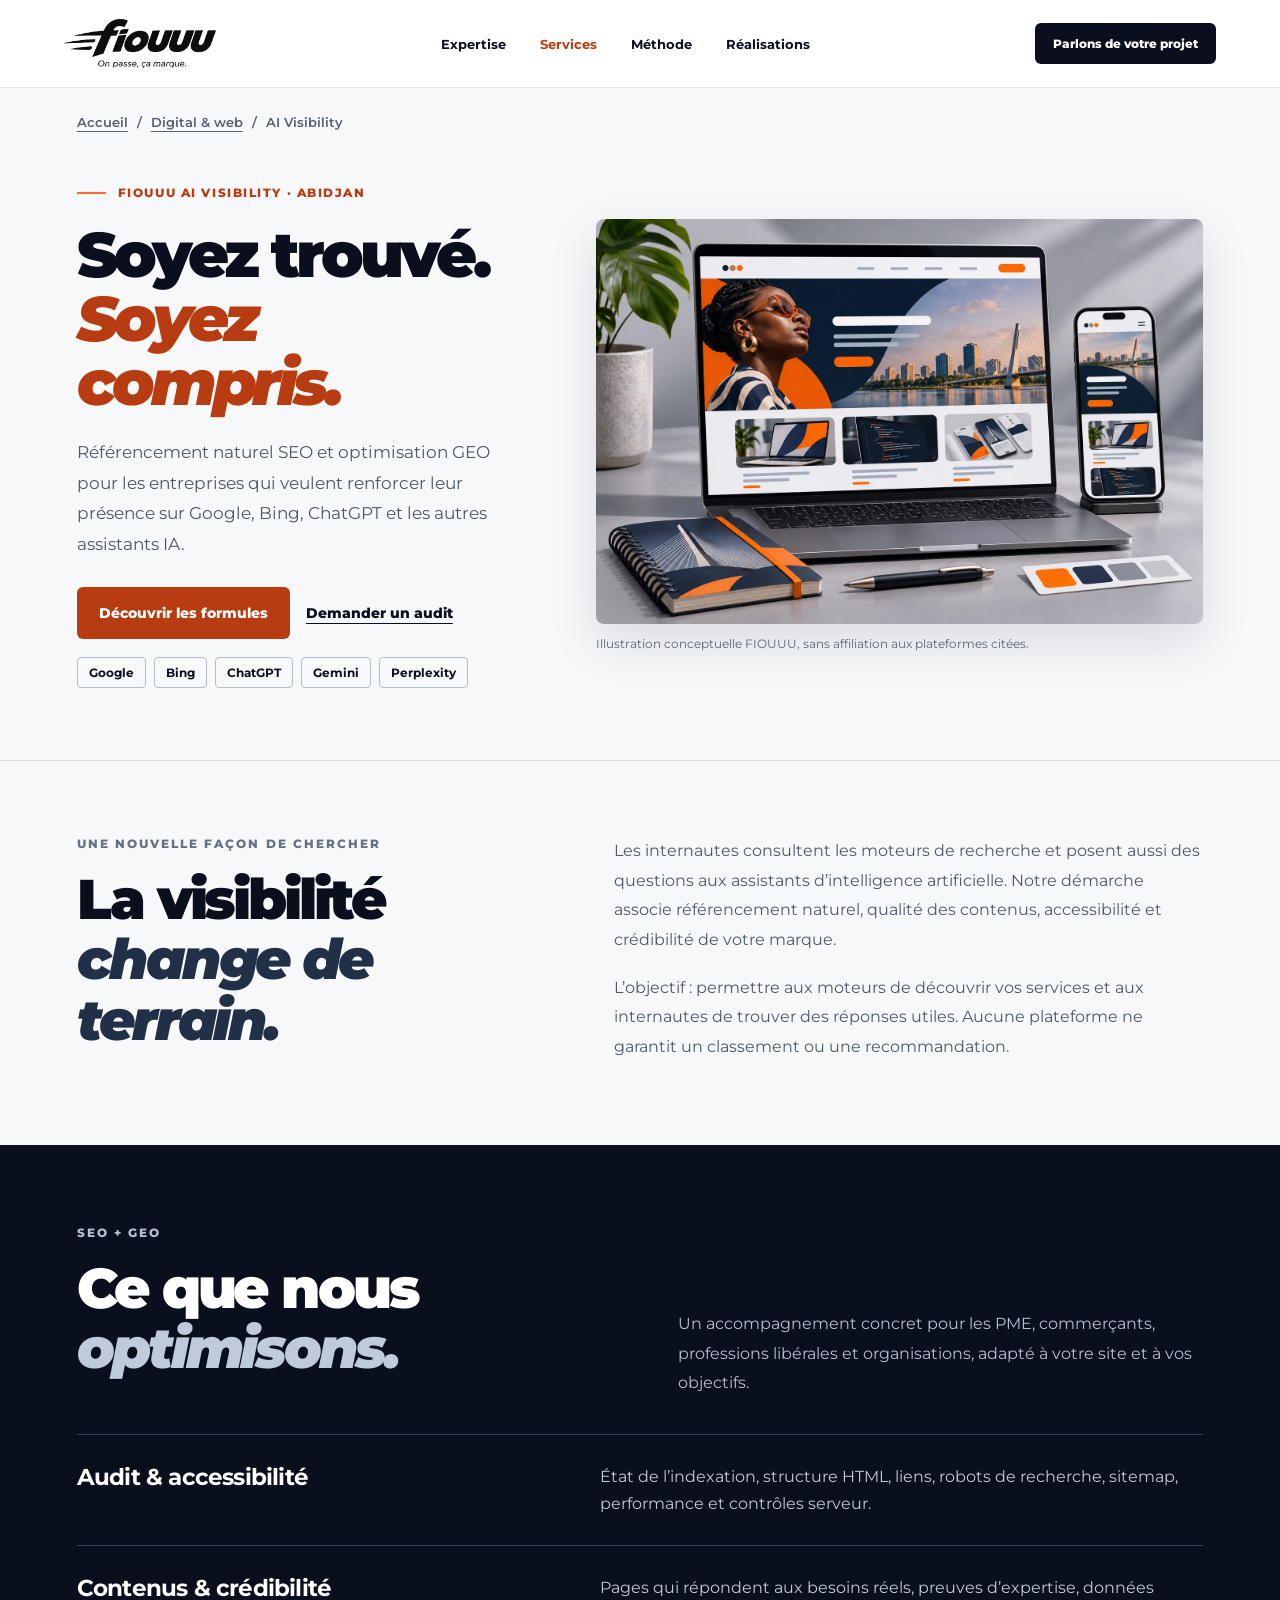
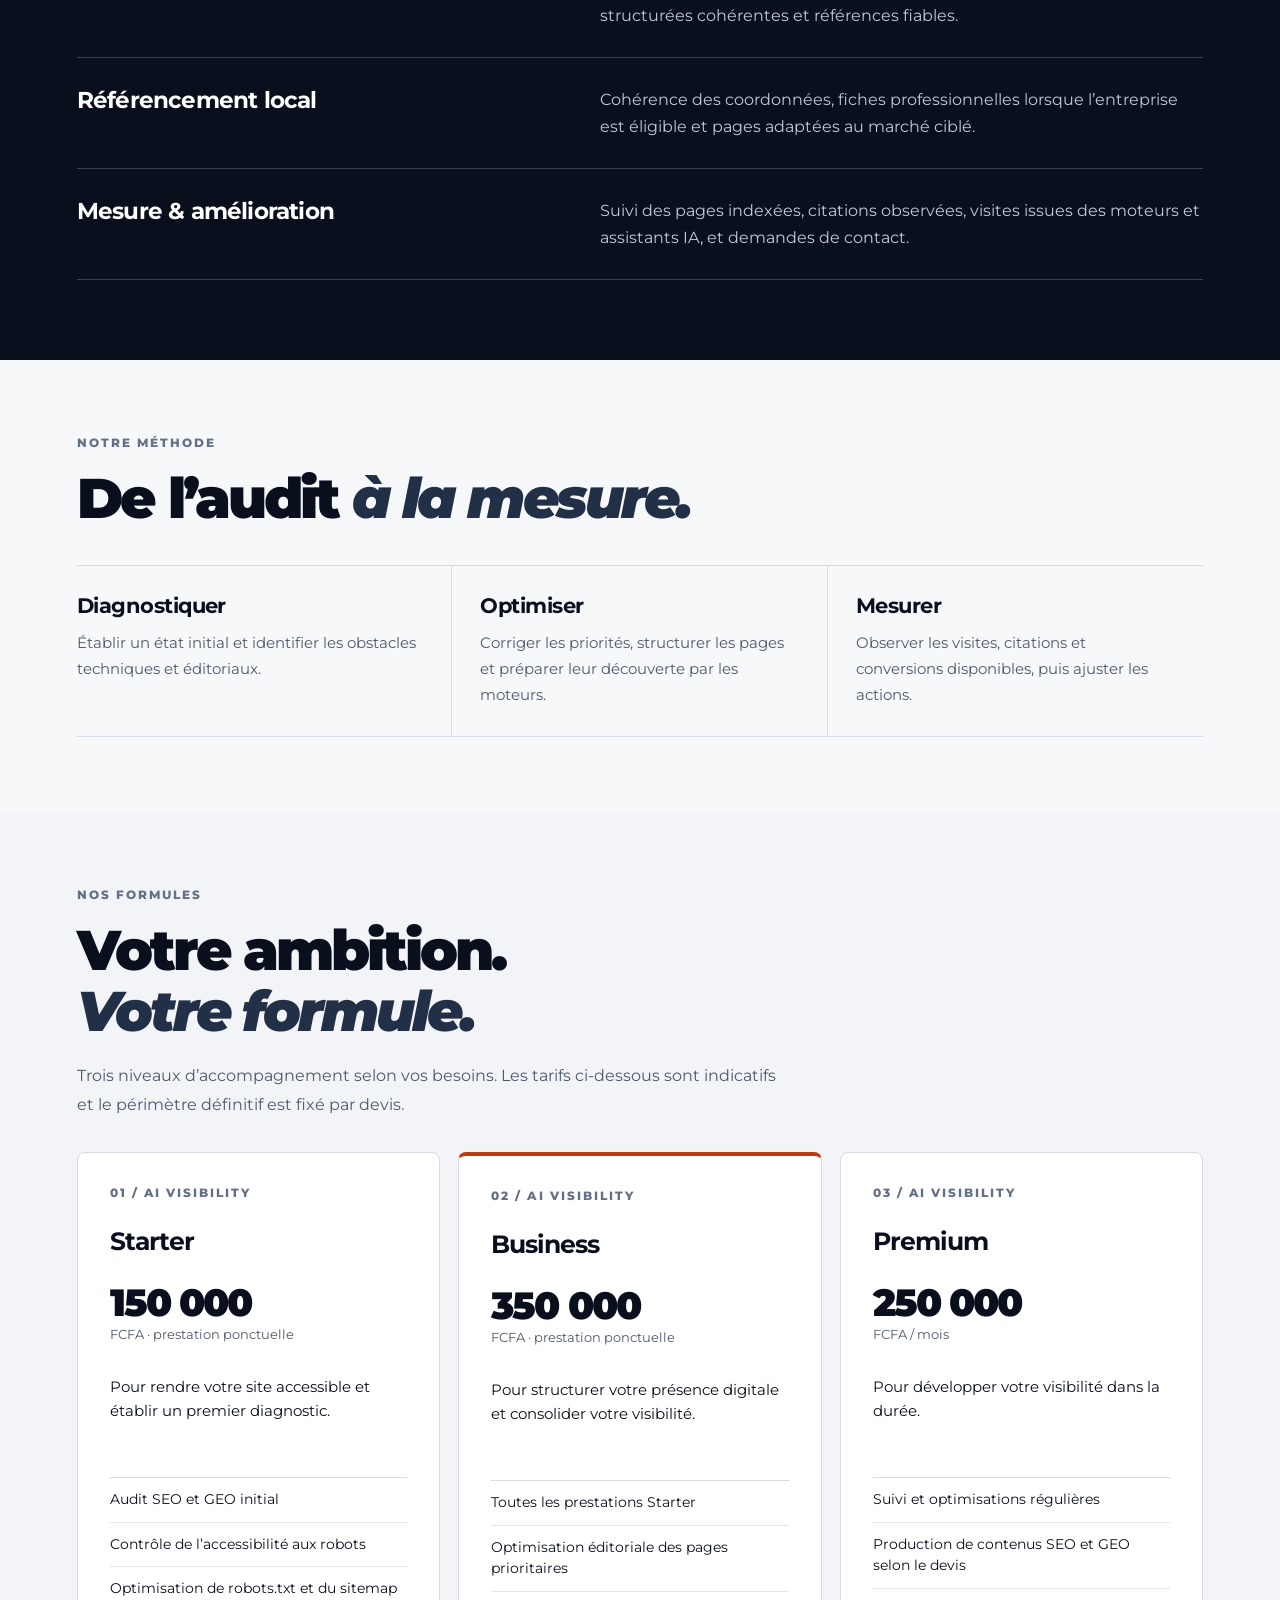
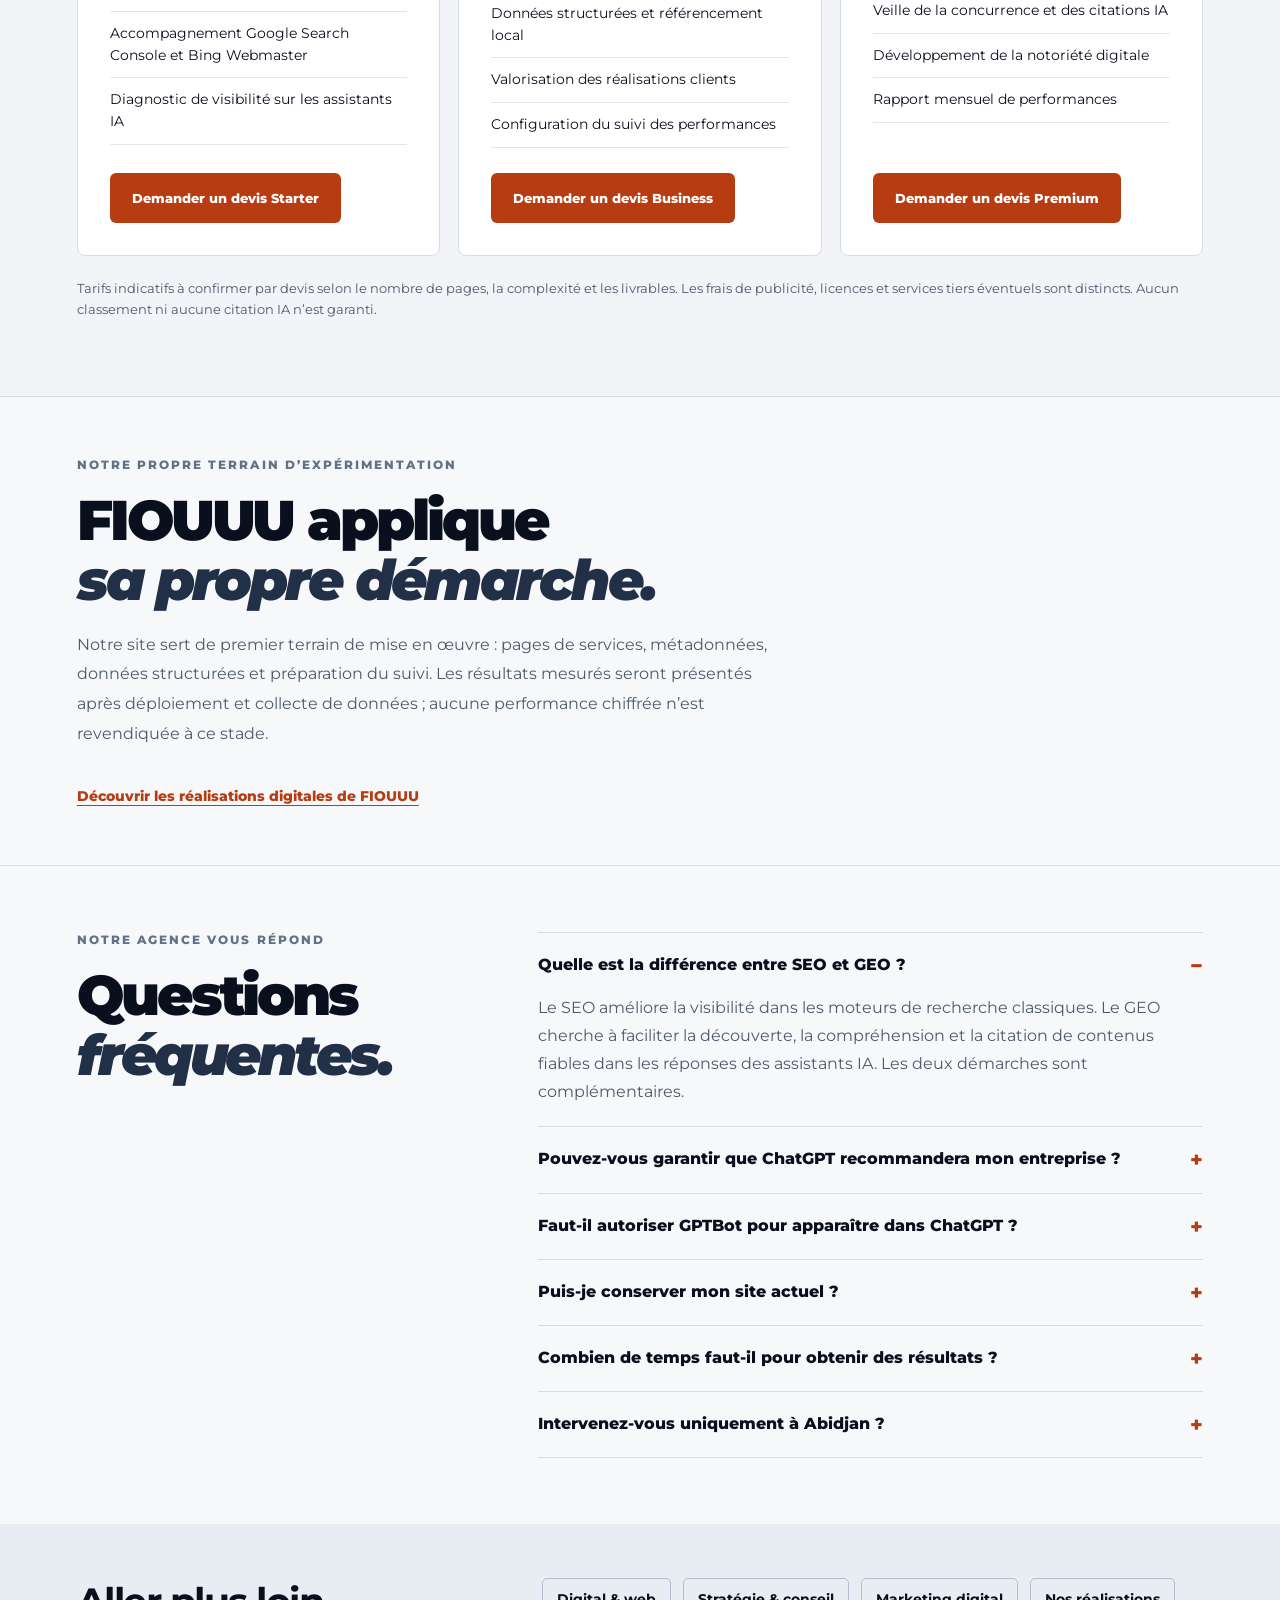
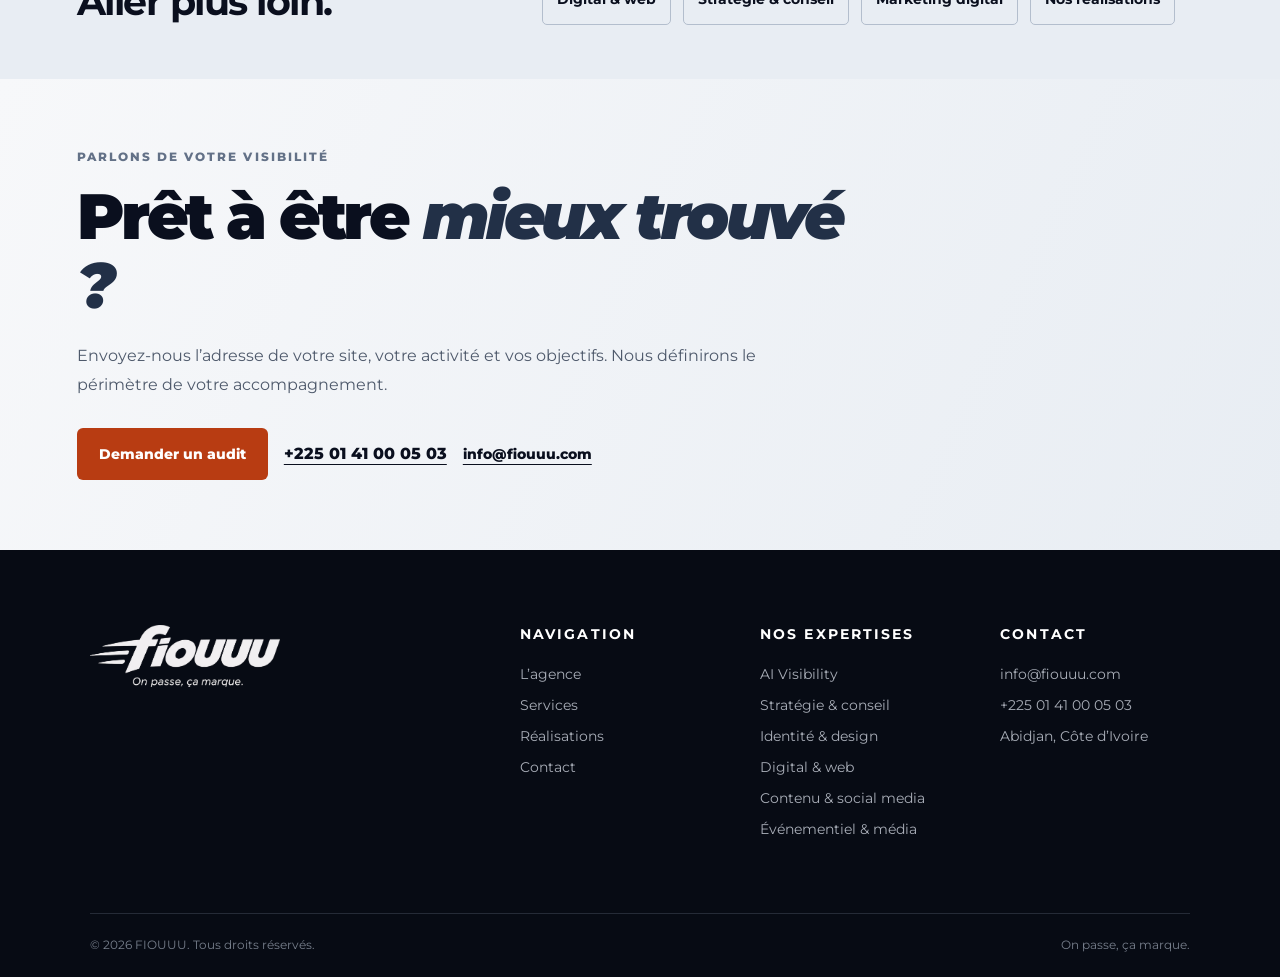
==== services/ai-visibility/index.html @ aac90bc6 "FIOUUU — lot 2 : page commerciale AI Visibility et maillage SEO" ====
<!doctype html><html lang="fr"><head><meta charset="utf-8"><meta name="viewport" content="width=device-width,initial-scale=1"><title>Agence SEO et GEO à Abidjan — Référencement ChatGPT et Google | FIOUUU</title><meta name="description" content="FIOUUU AI Visibility accompagne les entreprises en Côte d’Ivoire : audit SEO, référencement local, optimisation GEO pour ChatGPT et autres IA, suivi des performances."><link rel="canonical" href="https://fiouuu.com/services/ai-visibility/"><meta name="robots" content="index, follow, max-image-preview:large"><meta name="theme-color" content="#0a0f1e"><link rel="icon" href="/assets/fiou-logo.png" type="image/png"><meta property="og:type" content="website"><meta property="og:locale" content="fr_CI"><meta property="og:site_name" content="FIOUUU"><meta property="og:title" content="Agence SEO et GEO à Abidjan — Référencement ChatGPT et Google | FIOUUU"><meta property="og:description" content="FIOUUU AI Visibility accompagne les entreprises en Côte d’Ivoire : audit SEO, référencement local, optimisation GEO pour ChatGPT et autres IA, suivi des performances."><meta property="og:url" content="https://fiouuu.com/services/ai-visibility/"><meta property="og:image" content="https://fiouuu.com/assets/creation-digitale.webp"><meta property="og:image:alt" content="Concept de création digitale FIOUUU"><meta name="twitter:card" content="summary_large_image"><meta name="twitter:title" content="Agence SEO et GEO à Abidjan — Référencement ChatGPT et Google | FIOUUU"><meta name="twitter:description" content="FIOUUU AI Visibility accompagne les entreprises en Côte d’Ivoire : audit SEO, référencement local, optimisation GEO pour ChatGPT et autres IA, suivi des performances."><meta name="twitter:image" content="https://fiouuu.com/assets/creation-digitale.webp"><script type="application/ld+json">{"@context":"https://schema.org","@graph":[{"@type":"Organization","@id":"https://fiouuu.com/#agence","name":"FIOUUU","url":"https://fiouuu.com/","logo":"https://fiouuu.com/assets/fiou-logo.png","email":"info@fiouuu.com","telephone":"+2250141000503","address":{"@type":"PostalAddress","addressLocality":"Abidjan","addressCountry":"CI"}},{"@type":"WebPage","@id":"https://fiouuu.com/services/ai-visibility/#page","url":"https://fiouuu.com/services/ai-visibility/","name":"Agence SEO et GEO à Abidjan — Référencement ChatGPT et Google | FIOUUU","inLanguage":"fr","isPartOf":{"@id":"https://fiouuu.com/#website"},"about":{"@id":"https://fiouuu.com/services/ai-visibility/#service"}},{"@type":"Service","@id":"https://fiouuu.com/services/ai-visibility/#service","name":"FIOUUU AI Visibility","serviceType":"Référencement SEO et GEO","description":"FIOUUU AI Visibility accompagne les entreprises en Côte d’Ivoire : audit SEO, référencement local, optimisation GEO pour ChatGPT et autres IA, suivi des performances.","url":"https://fiouuu.com/services/ai-visibility/","provider":{"@id":"https://fiouuu.com/#agence"},"areaServed":{"@type":"Country","name":"Côte d’Ivoire"},"hasOfferCatalog":{"@type":"OfferCatalog","name":"Formules AI Visibility","itemListElement":[{"@type":"Offer","itemOffered":{"@type":"Service","name":"AI Visibility Starter","description":"Pour rendre votre site accessible et établir un premier diagnostic."}},{"@type":"Offer","itemOffered":{"@type":"Service","name":"AI Visibility Business","description":"Pour structurer votre présence digitale et consolider votre visibilité."}},{"@type":"Offer","itemOffered":{"@type":"Service","name":"AI Visibility Premium","description":"Pour développer votre visibilité dans la durée."}}]}},{"@type":"BreadcrumbList","itemListElement":[{"@type":"ListItem","position":1,"name":"Accueil","item":"https://fiouuu.com/"},{"@type":"ListItem","position":2,"name":"Digital & web","item":"https://fiouuu.com/services/digital-web/"},{"@type":"ListItem","position":3,"name":"AI Visibility","item":"https://fiouuu.com/services/ai-visibility/"}]}]}</script><link rel="preconnect" href="https://fonts.googleapis.com"><link rel="preconnect" href="https://fonts.gstatic.com" crossorigin><link href="https://fonts.googleapis.com/css2?family=Montserrat:ital,wght@0,400;0,500;0,600;0,700;0,800;0,900;1,700;1,800;1,900&display=swap" rel="stylesheet"><link rel="stylesheet" href="/styles.css"><link rel="stylesheet" href="/refinement.css"><link rel="stylesheet" href="/services.css"><noscript><style>.service-page .nav nav{display:flex;gap:8px;flex-wrap:wrap}.service-page .menu{display:none}</style></noscript><style>.ai-offers{padding-block:75px;background:#f2f4f7}.ai-offer-grid{display:grid;grid-template-columns:repeat(3,minmax(0,1fr));gap:18px;margin-top:32px}.ai-plan{display:flex;flex-direction:column;padding:clamp(20px,2.5vw,36px);background:#fff;border:1px solid #d7dce4;border-radius:8px}.ai-plan:nth-child(2){border-top:4px solid var(--accent-text)}.ai-plan h3{font-size:25px;letter-spacing:-.04em;margin:8px 0}.ai-plan .ai-price{font-size:clamp(28px,3vw,42px);font-weight:900;letter-spacing:-.05em;margin:15px 0 0;white-space:nowrap}.ai-plan .ai-unit{font-size:13px;color:#4e596b;margin:0 0 18px}.ai-plan .ai-summary{font-size:15px;line-height:1.6;min-height:72px}.ai-plan ul{padding:0;list-style:none;margin:15px 0 25px;border-top:1px solid #d7dce4}.ai-plan li{font-size:14px;line-height:1.55;padding:11px 0;border-bottom:1px solid #e3e6eb}.ai-plan .pill{margin-top:auto;align-self:flex-start;background:var(--accent-text);color:#fff;font-size:13px}.ai-note{font-size:13px;line-height:1.65;color:#4e596b;margin:22px 0 0}.ai-platforms{display:flex;gap:8px;flex-wrap:wrap;margin-top:18px}.ai-platforms span{font-size:12px;font-weight:700;border:1px solid #b3becd;padding:7px 11px;border-radius:4px}.ai-proof{padding-block:60px;border-top:1px solid #d7dce4}.ai-proof .svc-copy{margin-bottom:14px}@media(max-width:1020px){.ai-offer-grid{grid-template-columns:1fr}.ai-plan .ai-summary{min-height:0}.ai-plan .ai-price{font-size:38px}}@media(max-width:760px){.ai-offers,.ai-proof{padding-block:49px}}</style></head><body class="service-page"><!-- Visuel original à déposer dans assets/service-ai-visibility.webp ; repli local fourni. --><header class="nav"><a class="brand" href="/" aria-label="Retour à l’accueil FIOUUU"><img src="/assets/fiou-logo.png" alt="FIOUUU — On passe, ça marque."></a><nav aria-label="Navigation principale" id="main-nav"><a href="/#expertise">Expertise</a><a href="/#services" aria-current="true">Services</a><a href="/#methode">Méthode</a><a href="/#realisations">Réalisations</a></nav><a class="pill pill-small" href="#contact">Parlons de votre projet</a><button class="menu" aria-label="Ouvrir le menu" aria-controls="main-nav" aria-expanded="false"><i></i><i></i></button></header><main>
<div class="svc-wrap"><nav class="svc-breadcrumb" aria-label="Fil d’Ariane"><a href="/">Accueil</a><span aria-hidden="true">/</span><a href="/services/digital-web/">Digital &amp; web</a><span aria-hidden="true">/</span><span aria-current="page">AI Visibility</span></nav><section class="svc-hero"><div><p class="svc-eyebrow">FIOUUU AI Visibility · Abidjan</p><h1>Soyez trouvé.<br><em>Soyez compris.</em></h1><p class="svc-lead">Référencement naturel SEO et optimisation GEO pour les entreprises qui veulent renforcer leur présence sur Google, Bing, ChatGPT et les autres assistants IA.</p><div class="svc-actions"><a class="pill" href="#offres">Découvrir les formules</a><a class="text-link" href="#contact">Demander un audit</a></div><div class="ai-platforms" aria-label="Plateformes suivies"><span>Google</span><span>Bing</span><span>ChatGPT</span><span>Gemini</span><span>Perplexity</span></div></div><figure class="svc-image"><img src="/assets/creation-digitale.webp" data-ai-hero="/assets/service-ai-visibility.webp" width="1536" height="1024" alt="Concept de visibilité digitale et de recherche en ligne" fetchpriority="high" decoding="async"><figcaption>Illustration conceptuelle FIOUUU, sans affiliation aux plateformes citées.</figcaption></figure></section></div>
<hr class="svc-divider"><section class="svc-wrap svc-benefit"><div><span class="svc-section-label">Une nouvelle façon de chercher</span><h2 class="svc-title">La visibilité<br><em>change de terrain.</em></h2></div><div><p class="svc-copy">Les internautes consultent les moteurs de recherche et posent aussi des questions aux assistants d’intelligence artificielle. Notre démarche associe référencement naturel, qualité des contenus, accessibilité et crédibilité de votre marque.</p><p class="svc-copy">L’objectif : permettre aux moteurs de découvrir vos services et aux internautes de trouver des réponses utiles. Aucune plateforme ne garantit un classement ou une recommandation.</p></div></section>
<section class="svc-deliver" id="prestations"><div class="svc-wrap"><div class="svc-deliver-top"><div><span class="svc-section-label">SEO + GEO</span><h2 class="svc-title">Ce que nous <em>optimisons.</em></h2></div><p class="svc-copy">Un accompagnement concret pour les PME, commerçants, professions libérales et organisations, adapté à votre site et à vos objectifs.</p></div><div class="svc-scope"><article><h3>Audit &amp; accessibilité</h3><p>État de l’indexation, structure HTML, liens, robots de recherche, sitemap, performance et contrôles serveur.</p></article><article><h3>Contenus &amp; crédibilité</h3><p>Pages qui répondent aux besoins réels, preuves d’expertise, données structurées cohérentes et références fiables.</p></article><article><h3>Référencement local</h3><p>Cohérence des coordonnées, fiches professionnelles lorsque l’entreprise est éligible et pages adaptées au marché ciblé.</p></article><article><h3>Mesure &amp; amélioration</h3><p>Suivi des pages indexées, citations observées, visites issues des moteurs et assistants IA, et demandes de contact.</p></article></div></div></section>
<section class="svc-wrap svc-process"><span class="svc-section-label">Notre méthode</span><h2 class="svc-title">De l’audit <em>à la mesure.</em></h2><div class="svc-process-list"><article><h3>Diagnostiquer</h3><p>Établir un état initial et identifier les obstacles techniques et éditoriaux.</p></article><article><h3>Optimiser</h3><p>Corriger les priorités, structurer les pages et préparer leur découverte par les moteurs.</p></article><article><h3>Mesurer</h3><p>Observer les visites, citations et conversions disponibles, puis ajuster les actions.</p></article></div></section>
<section class="ai-offers" id="offres"><div class="svc-wrap"><span class="svc-section-label">Nos formules</span><h2 class="svc-title">Votre ambition.<br><em>Votre formule.</em></h2><p class="svc-copy">Trois niveaux d’accompagnement selon vos besoins. Les tarifs ci-dessous sont indicatifs et le périmètre définitif est fixé par devis.</p><div class="ai-offer-grid"><article class="ai-plan"><span class="svc-section-label">01 / AI Visibility</span><h3>Starter</h3><p class="ai-price">150 000</p><p class="ai-unit">FCFA · prestation ponctuelle</p><p class="ai-summary">Pour rendre votre site accessible et établir un premier diagnostic.</p><ul><li>Audit SEO et GEO initial</li><li>Contrôle de l’accessibilité aux robots</li><li>Optimisation de robots.txt et du sitemap</li><li>Accompagnement Google Search Console et Bing Webmaster</li><li>Diagnostic de visibilité sur les assistants IA</li></ul><a class="pill" href="mailto:info@fiouuu.com?subject=FIOUUU%20AI%20Visibility%20%E2%80%94%20Starter&amp;body=Bonjour%20FIOUUU%2C%0AJe%20souhaite%20une%20proposition%20de%20r%C3%A9f%C3%A9rencement.%0AEntreprise%20%3A%0ASite%20web%20%3A%0AObjectifs%20%3A%0A">Demander un devis Starter</a></article><article class="ai-plan"><span class="svc-section-label">02 / AI Visibility</span><h3>Business</h3><p class="ai-price">350 000</p><p class="ai-unit">FCFA · prestation ponctuelle</p><p class="ai-summary">Pour structurer votre présence digitale et consolider votre visibilité.</p><ul><li>Toutes les prestations Starter</li><li>Optimisation éditoriale des pages prioritaires</li><li>Données structurées et référencement local</li><li>Valorisation des réalisations clients</li><li>Configuration du suivi des performances</li></ul><a class="pill" href="mailto:info@fiouuu.com?subject=FIOUUU%20AI%20Visibility%20%E2%80%94%20Business&amp;body=Bonjour%20FIOUUU%2C%0AJe%20souhaite%20une%20proposition%20de%20r%C3%A9f%C3%A9rencement.%0AEntreprise%20%3A%0ASite%20web%20%3A%0AObjectifs%20%3A%0A">Demander un devis Business</a></article><article class="ai-plan"><span class="svc-section-label">03 / AI Visibility</span><h3>Premium</h3><p class="ai-price">250 000</p><p class="ai-unit">FCFA / mois</p><p class="ai-summary">Pour développer votre visibilité dans la durée.</p><ul><li>Suivi et optimisations régulières</li><li>Production de contenus SEO et GEO selon le devis</li><li>Veille de la concurrence et des citations IA</li><li>Développement de la notoriété digitale</li><li>Rapport mensuel de performances</li></ul><a class="pill" href="mailto:info@fiouuu.com?subject=FIOUUU%20AI%20Visibility%20%E2%80%94%20Premium&amp;body=Bonjour%20FIOUUU%2C%0AJe%20souhaite%20une%20proposition%20de%20r%C3%A9f%C3%A9rencement.%0AEntreprise%20%3A%0ASite%20web%20%3A%0AObjectifs%20%3A%0A">Demander un devis Premium</a></article></div><p class="ai-note">Tarifs indicatifs à confirmer par devis selon le nombre de pages, la complexité et les livrables. Les frais de publicité, licences et services tiers éventuels sont distincts. Aucun classement ni aucune citation IA n’est garanti.</p></div></section>
<section class="svc-wrap ai-proof"><span class="svc-section-label">Notre propre terrain d’expérimentation</span><h2 class="svc-title">FIOUUU applique<br><em>sa propre démarche.</em></h2><p class="svc-copy">Notre site sert de premier terrain de mise en œuvre : pages de services, métadonnées, données structurées et préparation du suivi. Les résultats mesurés seront présentés après déploiement et collecte de données ; aucune performance chiffrée n’est revendiquée à ce stade.</p><a class="svc-realizations" href="/#realisations">Découvrir les réalisations digitales de FIOUUU</a></section>
<section class="svc-wrap svc-faq"><div><span class="svc-section-label">Notre agence vous répond</span><h2 class="svc-title">Questions <em>fréquentes.</em></h2></div><div class="svc-faq-list"><details open><summary>Quelle est la différence entre SEO et GEO ?</summary><p>Le SEO améliore la visibilité dans les moteurs de recherche classiques. Le GEO cherche à faciliter la découverte, la compréhension et la citation de contenus fiables dans les réponses des assistants IA. Les deux démarches sont complémentaires.</p></details><details><summary>Pouvez-vous garantir que ChatGPT recommandera mon entreprise ?</summary><p>Non. Les résultats dépendent des moteurs, de leurs sources et de leurs critères. Nous travaillons sur les facteurs contrôlables et suivons les résultats observables, sans garantir une citation ou une position.</p></details><details><summary>Faut-il autoriser GPTBot pour apparaître dans ChatGPT ?</summary><p>Non. OAI-SearchBot est le robot dédié à la recherche ChatGPT. L’autorisation de GPTBot pour l’entraînement est un choix distinct. Nous vérifions aussi les éventuels blocages du serveur.</p></details><details><summary>Puis-je conserver mon site actuel ?</summary><p>Oui. Nous privilégions les améliorations techniques et éditoriales sur le site existant. Une refonte n’est proposée que si elle répond à un besoin identifié.</p></details><details><summary>Combien de temps faut-il pour obtenir des résultats ?</summary><p>Le délai dépend de l’état du site, de la concurrence et de la réexploration des pages. L’audit définit les priorités ; les résultats sont suivis après déploiement.</p></details><details><summary>Intervenez-vous uniquement à Abidjan ?</summary><p>FIOUUU est basée à Abidjan. Nous étudions également les projets à distance en Côte d’Ivoire et en Afrique francophone selon leur périmètre.</p></details></div></section>
<section class="svc-next"><div class="svc-wrap"><h2>Aller plus loin.</h2><div class="svc-next-links"><a href="/services/digital-web/">Digital &amp; web</a><a href="/services/strategie-conseil/">Stratégie &amp; conseil</a><a href="/services/contenu-social-media/">Marketing digital</a><a href="/#realisations">Nos réalisations</a></div></div></section>
<section class="svc-contact" id="contact"><div class="svc-wrap"><span class="svc-section-label">Parlons de votre visibilité</span><h2 class="svc-title">Prêt à être <em>mieux trouvé ?</em></h2><p class="svc-copy">Envoyez-nous l’adresse de votre site, votre activité et vos objectifs. Nous définirons le périmètre de votre accompagnement.</p><div class="svc-actions"><a class="pill" href="mailto:info@fiouuu.com?subject=FIOUUU%20AI%20Visibility%20%E2%80%94%20Audit%20initial&amp;body=Bonjour%20FIOUUU%2C%0AJe%20souhaite%20une%20proposition%20de%20r%C3%A9f%C3%A9rencement.%0AEntreprise%20%3A%0ASite%20web%20%3A%0AObjectifs%20%3A%0A">Demander un audit</a><a class="contact-phone" href="tel:+2250141000503">+225 01 41 00 05 03</a><a class="text-link" href="mailto:info@fiouuu.com">info@fiouuu.com</a></div></div></section></main><footer><div class="footer-main"><a href="/"><img src="/assets/fiou-logo-white.png" alt="FIOUUU"></a><div><b>Navigation</b><a href="/#expertise">L’agence</a><a href="/#services">Services</a><a href="/#realisations">Réalisations</a><a href="#contact">Contact</a></div><div><b>Nos expertises</b><a href="/services/ai-visibility/">AI Visibility</a><a href="/services/strategie-conseil/">Stratégie &amp; conseil</a><a href="/services/identite-design/">Identité &amp; design</a><a href="/services/digital-web/">Digital &amp; web</a><a href="/services/contenu-social-media/">Contenu &amp; social media</a><a href="/services/evenementiel-media/">Événementiel &amp; média</a></div><div><b>Contact</b><a href="mailto:info@fiouuu.com">info@fiouuu.com</a><a href="tel:+2250141000503">+225 01 41 00 05 03</a><span>Abidjan, Côte d’Ivoire</span></div></div><div class="footer-bottom"><span>© 2026 FIOUUU. Tous droits réservés.</span><span>On passe, ça marque.</span></div></footer><script>const menu=document.querySelector('.menu'),nav=document.querySelector('.nav');menu.addEventListener('click',()=>{const open=nav.classList.toggle('open');menu.setAttribute('aria-expanded',String(open));menu.setAttribute('aria-label',open?'Fermer le menu':'Ouvrir le menu')});nav.querySelectorAll('a').forEach(a=>a.addEventListener('click',()=>{nav.classList.remove('open');menu.setAttribute('aria-expanded','false')}));</script><script>const hero=document.querySelector('[data-ai-hero]');const original=new Image();original.onload=()=>{hero.src=original.src;hero.alt='Ordinateur et symboles des moteurs de recherche et assistants IA dans un studio bleu nuit et orange'};original.src=hero.dataset.aiHero;</script></body></html>
---- styles.css ----
:root{--ink:#0a0f1e;--orange:#ff6a2a;--yellow:#ffc43a;--paper:#f7f7f5;--grey:#e8eaed;--muted:#69707d}*{box-sizing:border-box}html{scroll-behavior:smooth}body{margin:0;background:var(--paper);color:var(--ink);font-family:Montserrat,Arial,sans-serif;overflow-x:hidden}a{color:inherit;text-decoration:none}.nav{height:88px;padding:0 clamp(24px,5vw,76px);display:flex;align-items:center;justify-content:space-between;position:absolute;top:0;width:100%;z-index:20}.brand img{width:152px;display:block}.nav nav{display:flex;gap:34px;font-size:12px;font-weight:700}.nav nav a{position:relative}.nav nav a:after{content:"";position:absolute;left:0;bottom:-7px;width:0;height:2px;background:var(--orange);transition:.25s}.nav nav a:hover:after{width:100%}.pill{background:var(--orange);color:white;display:inline-flex;align-items:center;gap:28px;padding:17px 22px;border-radius:6px;font-size:12px;font-weight:800;transition:.25s}.pill:hover{background:#ff4c17;transform:translateY(-2px)}.pill span{font-size:18px}.pill-small{padding:13px 18px;gap:15px}.menu{display:none;border:0;background:none}.hero{min-height:760px;height:100vh;max-height:920px;padding:150px clamp(24px,7vw,110px) 70px;display:grid;grid-template-columns:1fr 1fr;align-items:center;position:relative;background:radial-gradient(circle at 77% 45%,#fff 0,#f7f7f5 38%,#f0f1f2 100%);overflow:hidden}.hero-copy{z-index:3}.eyebrow,.section-no{font-size:10px;letter-spacing:.24em;font-weight:800}.eyebrow span{display:inline-block;width:32px;height:2px;background:var(--orange);vertical-align:middle;margin-right:11px}.hero h1,.section h2,.cta h2{font-size:clamp(58px,7.5vw,112px);line-height:.84;letter-spacing:-.075em;margin:26px 0 32px;font-weight:900}.hero h1 em,.section h2 em,.cta h2 em{color:var(--orange);font-style:italic}.lead{max-width:570px;font-size:16px;line-height:1.75;color:#4d5563}.hero-actions{display:flex;gap:28px;align-items:center;margin-top:38px}.text-link{font-size:12px;font-weight:800}.text-link b{color:var(--orange);margin-left:12px}.hero-art{height:580px;position:relative;z-index:2}.hero-art:before{content:"";position:absolute;width:600px;height:600px;right:-120px;top:-20px;border-radius:50%;background:conic-gradient(from 220deg,transparent 0 48%,rgba(255,106,42,.12) 50%,transparent 56%);animation:spin 15s linear infinite}.impact-card{position:absolute;right:7%;top:22%;width:min(36vw,440px);height:275px;border-radius:10px;background:linear-gradient(140deg,#111827,#02050b);color:white;padding:32px;box-shadow:0 35px 70px rgba(10,15,30,.22);transform:rotate(-6deg);display:flex;flex-direction:column;justify-content:center;overflow:hidden}.impact-card:after{content:"";position:absolute;width:500px;height:18px;background:var(--orange);filter:blur(9px);transform:rotate(-17deg);left:35px;bottom:53px;box-shadow:0 -40px 0 rgba(255,196,58,.8)}.impact-card span{font-size:10px;letter-spacing:.3em;position:relative;z-index:2}.impact-card strong{font-size:58px;letter-spacing:-.07em;position:relative;z-index:2;font-style:italic}.impact-card small{position:relative;z-index:2}.metric{position:absolute;background:white;border:1px solid #e2e4e7;border-radius:8px;padding:16px 20px;display:flex;flex-direction:column;box-shadow:0 14px 32px rgba(10,15,30,.1);z-index:4}.metric b{font-size:23px}.metric span{font-size:9px;color:var(--muted);text-transform:uppercase;letter-spacing:.1em}.m1{left:2%;bottom:23%}.m2{right:0;bottom:8%}.speed-lines{position:absolute;right:-120px;top:44%;z-index:1;transform:rotate(-18deg)}.speed-lines i{display:block;width:700px;height:10px;margin:22px;background:linear-gradient(90deg,transparent,var(--orange),var(--yellow),transparent);filter:blur(3px);border-radius:50%}.scroll{position:absolute;bottom:25px;left:50%;font-size:8px;letter-spacing:.25em;display:flex;align-items:center;gap:12px}.scroll span{width:45px;height:1px;background:var(--ink)}.marquee{background:var(--orange);color:white;padding:19px 0;font-size:14px;font-weight:900;letter-spacing:.12em;white-space:nowrap;overflow:hidden}.marquee div{width:max-content;animation:marquee 20s linear infinite}.marquee i{color:var(--yellow);margin:0 28px}.section{padding:110px clamp(24px,7vw,110px)}.section-no{border-top:1px solid #cdd1d5;padding-top:17px}.intro-grid,.work-head,.services-head{display:grid;grid-template-columns:1.5fr 1fr;gap:10vw;margin:55px 0 80px}.section h2{font-size:clamp(45px,5.7vw,80px);margin:0}.intro-grid>div{padding-top:8px}.intro-grid p,.work-head p,.services-head p,.method p{font-size:14px;line-height:1.8;color:var(--muted)}.arrow-link{display:flex;justify-content:space-between;border-bottom:1px solid var(--ink);padding:18px 0;font-size:12px;font-weight:800;margin-top:28px}.arrow-link span{color:var(--orange);font-size:20px}.values{display:grid;grid-template-columns:repeat(4,1fr);border-top:1px solid #d5d8dc}.values article{padding:32px 28px;border-right:1px solid #d5d8dc}.values article:last-child{border:0}.values span{color:var(--orange);font-size:11px;font-weight:800}.values b{display:block;font-size:18px;margin:32px 0 12px}.values p{font-size:12px;color:var(--muted);line-height:1.7}.dark{background:var(--ink);color:white}.section-no.light{border-color:#303747;color:#9ba1ab}.services-head p{color:#9ba1ab;max-width:420px}.service{display:grid;grid-template-columns:60px 1fr 1.4fr 45px;gap:25px;align-items:center;padding:31px 10px;border-top:1px solid #303747;transition:.25s}.service:last-child{border-bottom:1px solid #303747}.service>span{color:#777f8c;font-size:11px}.service h3{font-size:23px;margin:0}.service p{font-size:12px;line-height:1.7;color:#9ba1ab}.service>b{font-size:23px;color:var(--orange)}.service:hover,.service.active{background:#121a2c;padding-left:25px;padding-right:25px}.work{background:#f7f7f5}.work-head p{max-width:400px}.projects{display:grid;grid-template-columns:1fr 1fr;gap:45px 28px}.project:first-child{grid-column:1/-1}.project-visual{height:400px;background:var(--ink);color:white;padding:38px;position:relative;overflow:hidden;display:flex;flex-direction:column;justify-content:space-between}.project:first-child .project-visual{height:520px}.project-visual:before,.project-visual:after{content:"";position:absolute;height:12px;width:90%;background:linear-gradient(90deg,transparent,var(--orange),var(--yellow),transparent);transform:rotate(-14deg);filter:blur(4px);right:-20%;bottom:24%}.project-visual:after{bottom:43%;opacity:.6}.project-visual span{font-size:9px;letter-spacing:.25em;z-index:1}.project-visual strong{font-size:clamp(45px,7vw,100px);line-height:.83;letter-spacing:-.06em;z-index:1}.project-b .project-visual{background:linear-gradient(140deg,var(--orange),#ff3f10)}.project-b .project-visual:before{background:linear-gradient(90deg,transparent,#fff,var(--yellow),transparent)}.project-c .project-visual{background:#dfe2e4;color:var(--ink)}.project h3{font-size:18px;margin:20px 0 5px}.project p{font-size:11px;color:var(--muted)}.method{background:white}.method-grid{display:grid;grid-template-columns:1fr 1fr;gap:12vw;margin-top:60px}.method ol{list-style:none;margin:0;padding:0}.method li{display:grid;grid-template-columns:55px 1fr;border-top:1px solid #d8dade;padding:25px 0}.method li span{color:var(--orange);font-size:11px;font-weight:800}.method li b{font-size:23px}.method li p{margin:8px 0 0}.cta{min-height:600px;background:var(--orange);color:white;padding:120px clamp(24px,7vw,110px);position:relative;overflow:hidden;display:flex;align-items:center}.cta>div{position:relative;z-index:2}.cta p{font-size:10px;font-weight:800;letter-spacing:.28em}.cta h2{font-size:clamp(54px,7vw,100px)}.cta h2 em{color:var(--ink)}.pill-white{background:white;color:var(--ink)}.pill-white:hover{background:var(--ink);color:white}.cta-streaks{position:absolute!important;width:60%;height:100%;right:-10%;top:0;background:repeating-linear-gradient(165deg,transparent 0 45px,rgba(255,255,255,.16) 47px 52px,transparent 55px 95px);transform:skewX(-10deg)}footer{background:#070b14;color:white;padding:75px clamp(24px,7vw,110px) 25px}.footer-main{display:grid;grid-template-columns:2fr repeat(3,1fr);gap:50px;padding-bottom:75px}.footer-main img{width:190px}.footer-main>div{display:flex;flex-direction:column;gap:13px;font-size:11px;color:#a8adb7}.footer-main b{color:white;text-transform:uppercase;letter-spacing:.15em;margin-bottom:9px}.footer-main a:hover{color:var(--orange)}.footer-bottom{border-top:1px solid #252b37;padding-top:23px;display:flex;justify-content:space-between;font-size:9px;color:#777f8c}.reveal{opacity:0;transform:translateY(32px);transition:opacity .7s ease,transform .7s ease}.reveal.visible{opacity:1;transform:none}.cursor-glow{position:fixed;width:420px;height:420px;border-radius:50%;background:radial-gradient(circle,rgba(255,106,42,.07),transparent 68%);pointer-events:none;z-index:99;transform:translate(-50%,-50%)}@keyframes marquee{to{transform:translateX(-50%)}}@keyframes spin{to{transform:rotate(360deg)}}@media(max-width:900px){.nav{height:74px}.nav nav,.nav>.pill{display:none}.menu{display:block}.menu i{display:block;width:25px;height:2px;background:var(--ink);margin:6px}.nav.open nav{display:flex;position:absolute;top:74px;left:0;width:100%;background:white;padding:28px;flex-direction:column}.hero{height:auto;max-height:none;min-height:780px;grid-template-columns:1fr;padding-top:130px}.hero-art{position:absolute;opacity:.32;right:-100px;width:70%;top:150px}.hero-copy{max-width:650px}.intro-grid,.work-head,.services-head,.method-grid{grid-template-columns:1fr;gap:35px}.values{grid-template-columns:1fr 1fr}.service{grid-template-columns:45px 1fr 35px}.service p{grid-column:2/3}.projects{grid-template-columns:1fr}.project:first-child{grid-column:auto}.project:first-child .project-visual,.project-visual{height:380px}.footer-main{grid-template-columns:1fr 1fr}}@media(max-width:560px){.brand img{width:124px}.hero{padding-top:115px;min-height:720px}.hero h1{font-size:59px}.lead{font-size:14px}.hero-actions{align-items:flex-start;flex-direction:column}.hero-art{display:none}.scroll{display:none}.section{padding-top:80px;padding-bottom:80px}.values{grid-template-columns:1fr}.values article{border-right:0;border-bottom:1px solid #d5d8dc}.service{padding:25px 5px}.service h3{font-size:19px}.service:hover,.service.active{padding-left:10px;padding-right:10px}.projects{gap:40px}.project-visual,.project:first-child .project-visual{height:320px;padding:25px}.cta{min-height:520px}.footer-main{grid-template-columns:1fr}.footer-bottom{gap:15px;flex-direction:column}.cursor-glow{display:none}}
---- refinement.css ----
/* FIOUUU — a restrained brand palette and an editorial, unnumbered layout. */
:root {
  --slate: #223047;
  --accent-text: #b83c12;
  --paper: #f7f8fa;
}

.hero {
  background: radial-gradient(circle at 77% 45%, #fff 0, #f7f8fa 44%, #eef1f5 100%);
}
.hero h1 em { color: var(--accent-text); }
.section h2 em { color: var(--slate); }
.dark h2 em { color: #c0cadd; }
.nav > .pill { background: var(--ink); color: white; }
.nav > .pill:hover { background: var(--slate); }
.hero-actions > .pill { background: var(--accent-text); color: white; }
.hero-actions > .pill:hover { background: #96300e; }
.text-link { text-decoration: underline; text-underline-offset: 5px; }
.speed-lines { opacity: .36; }
.impact-card:after { opacity: .6; }
.hero-art:before { opacity: .65; }
.cursor-glow { opacity: .45; }

.marquee { background: var(--ink); color: #fff; }
.marquee i { color: var(--orange); }
.section-no { color: #566171; font-size: 13px; letter-spacing: .17em; }
.section-no.light { color: #aeb9ca; }
.work { background: var(--paper); }
.values article { padding: 34px 28px; }
.values b { margin: 0 0 14px; color: var(--ink); }
.values p { margin: 0; font-size: 14px; }
.intro-grid p, .work-head p, .services-head p, .method p { font-size: 16px; }
.arrow-link { display: inline-block; padding: 10px 0 5px; border-color: #a4acb6; }
.arrow-link:hover { color: var(--accent-text); }

.service, .service:hover, .service.active {
  grid-template-columns: minmax(0, 1fr) minmax(0, 1.4fr);
  gap: 32px;
  padding: 29px 0;
  background: transparent;
  transition: none;
}
.service h3 { color: #fff; }
.service p { font-size: 14px; margin: 0; color: #b6bfce; }

.project-b .project-visual {
  background: linear-gradient(140deg, #273850, #101b2e);
}
.project-visual:before, .project-visual:after { opacity: .5; }
.project-b .project-visual:before {
  background: linear-gradient(90deg, transparent, #ff6a2a, #ffc43a, transparent);
}
.project-visual span { font-size: 12px; letter-spacing: .16em; }
.project p { font-size: 14px; }

/* Client work: actual product captures, clearly separated from editorial concepts. */
.portfolio-heading { display: flex; flex-wrap: wrap; justify-content: space-between; gap: 8px 24px; align-items: baseline; margin: 0 0 24px; }
.portfolio-heading h3 { font-size: clamp(23px, 3vw, 34px); margin: 0; letter-spacing: -.04em; }
.portfolio-heading p { font-size: 14px; color: var(--muted); margin: 0; line-height: 1.6; }
.client-projects { display: grid; grid-template-columns: repeat(2, minmax(0,1fr)); gap: 28px; align-items: start; }
.client-project { min-width: 0; background: #fff; border: 1px solid #dfe3e8; border-radius: 10px; overflow: hidden; }
.client-visual { aspect-ratio: 16 / 10; background: #e8ebef; border-bottom: 1px solid #dfe3e8; overflow: hidden; display: grid; place-items: center; }
.client-visual img { display: block; width: 100%; height: 100%; object-fit: contain; }
.client-info { padding: 25px; }
.client-info h3 { font-size: clamp(23px, 2.5vw, 29px); letter-spacing: -.04em; margin: 8px 0 10px; }
.client-info p { color: var(--muted); margin: 0 0 15px; font-size: 15px; line-height: 1.65; }
.client-info .portfolio-type { font-size: 12px; font-weight: 800; letter-spacing: .09em; text-transform: uppercase; color: #555f70; margin: 0; }
.project-link { display: inline-block; color: var(--ink); border: 1px solid #c8cdd5; border-radius: 5px; padding: 10px 15px; font-size: 14px; font-weight: 700; }
.project-link:hover { border-color: var(--ink); background: var(--ink); color: #fff; }
.project-details summary { font-size: 14px; font-weight: 700; cursor: pointer; color: var(--ink); padding: 10px 0; }
.screen-gallery { display: grid; gap: 13px; margin: 10px 0 16px; }
.screen-gallery figure { margin: 0; }
.screen-gallery img { display: block; width: 100%; height: auto; border: 1px solid #dfe3e8; border-radius: 6px; }
.screen-gallery figcaption { font-size: 12px; color: var(--muted); margin-top: 5px; }
.client-info .screen-note { font-size: 13px; color: #69707d; margin: 8px 0 0; }
.concept-heading { margin-top: 82px; padding-top: 28px; border-top: 1px solid #d5d8dc; }
.contact-actions { display: flex; flex-wrap: wrap; gap: 18px 28px; align-items: center; }
.contact-phone { color: var(--ink); font-weight: 800; font-size: 16px; text-decoration: underline; text-underline-offset: 5px; }
@media (max-width: 760px) { .client-projects { grid-template-columns: 1fr; gap: 22px; } .client-info { padding: 20px; } .concept-heading { margin-top: 56px; } }

/* Original editorial concepts: let the photographic compositions speak. */
.project .project-photo {
  display: block;
  padding: 0;
  height: auto;
  aspect-ratio: 3 / 2;
  background: #dfe3e8;
  border-radius: 8px;
  isolation: isolate;
}
.project:first-child .project-photo { height: auto; aspect-ratio: 2 / 1; }
.project-photo::before, .project-photo::after { content: none; }
.project-photo img {
  display: block;
  width: 100%;
  height: 100%;
  object-fit: cover;
  object-position: center;
  transition: transform .55s cubic-bezier(.22,.7,.25,1);
}
.project-photo span {
  position: absolute;
  top: 20px;
  left: 20px;
  padding: 10px 13px;
  background: rgba(10,15,30,.9);
  color: #fff;
  border-radius: 4px;
  font-size: 12px;
  letter-spacing: .12em;
  font-weight: 700;
}
@media (hover: hover) and (prefers-reduced-motion: no-preference) {
  .project-photo:hover img { transform: scale(1.025); }
}
@media (max-width: 900px) {
  .project:first-child .project-photo { aspect-ratio: 3 / 2; }
}
@media (max-width: 560px) {
  .project-photo span { top: 12px; left: 12px; font-size: 11px; padding: 8px 10px; }
}

.method li { display: block; padding: 25px 0; }
.method li b { color: var(--ink); }
.cta {
  background: linear-gradient(120deg, #e8edf3, #f5f7fa);
  color: var(--ink);
}
.cta h2 em { color: var(--slate); }
.cta p { color: #526071; font-size: 13px; letter-spacing: .18em; }
.cta .pill-white { background: var(--accent-text); color: #fff; }
.cta .pill-white:hover { background: #96300e; color: #fff; }
.cta-streaks {
  background: repeating-linear-gradient(165deg, transparent 0 45px, rgba(34,48,71,.06) 47px 52px, transparent 55px 95px);
}

@media (max-width: 900px) {
  .service, .service:hover, .service.active { grid-template-columns: 1fr; gap: 10px; }
  .service p { grid-column: auto; }
}
@media (max-width: 560px) {
  .values article { padding: 25px 0; }
  .service, .service:hover, .service.active { padding: 24px 0; }
  .lead { font-size: 16px; }
}
---- services.css ----
/* FIOUUU: editorial service pages. Shared palette and typography with the V8. */
.service-discover{display:inline-flex;align-items:center;margin-top:14px;color:#fff;font-size:13px;font-weight:800;border-bottom:1px solid #a8b4c5;padding:0 0 5px;transition:color .2s,border-color .2s}
.service-discover:hover,.service-discover:focus-visible{color:#ffbb97;border-color:#ffbb97}
.service-page .nav{position:relative;border-bottom:1px solid #e3e6eb;background:#fff}
.service-page .nav nav{font-size:13px}.service-page .nav nav a[aria-current]{color:var(--accent-text)}
.service-page .nav .brand img{height:auto}.service-page .nav .pill{font-size:12px}
.service-page a:focus-visible,.service-page button:focus-visible,.service-discover:focus-visible{outline:3px solid #e77345;outline-offset:5px}
.svc-wrap{max-width:1530px;margin:auto;padding-inline:clamp(24px,6vw,96px)}
.svc-breadcrumb{display:flex;flex-wrap:wrap;align-items:center;gap:9px;padding-block:26px 0;font-size:13px;font-weight:600;color:#526071}.svc-breadcrumb a{text-decoration:underline;text-underline-offset:4px}
.svc-hero{padding-block:54px 72px;display:grid;grid-template-columns:minmax(0,.9fr) minmax(0,1.2fr);align-items:center;gap:clamp(30px,5vw,86px)}
.svc-eyebrow{display:flex;gap:12px;align-items:center;color:var(--accent-text);font-weight:800;letter-spacing:.13em;text-transform:uppercase;font-size:12px;line-height:1.5;margin:0 0 21px}.svc-eyebrow::before{content:"";width:29px;height:2px;background:#ff6a2a;flex-shrink:0}
.svc-hero h1{font-size:clamp(44px,4.9vw,78px);line-height:1.02;letter-spacing:-.065em;font-weight:900;margin:0 0 22px;overflow-wrap:normal}.svc-hero h1 em{color:var(--accent-text);font-style:italic}
.svc-lead{font-size:17px;line-height:1.8;color:#4d586a;margin:0 0 28px;max-width:570px}.svc-actions{display:flex;align-items:center;flex-wrap:wrap;gap:16px}.svc-actions .pill{background:var(--accent-text);color:white;font-size:14px}.svc-actions .pill:hover{background:#96300e}.svc-actions .text-link{font-size:14px}
.svc-image{margin:0;min-width:0;position:relative}.svc-image img{display:block;width:100%;height:auto;aspect-ratio:3/2;border-radius:8px;background:#dce2e8;box-shadow:0 18px 50px rgba(10,15,30,.12)}.svc-image figcaption{font-size:12px;color:#596577;margin-top:12px;line-height:1.4}
.svc-divider{height:1px;background:#d7dce4;margin:0;border:0}
.svc-benefit{padding-block:75px;display:grid;grid-template-columns:minmax(0,.85fr) minmax(0,1.15fr);gap:clamp(25px,8vw,122px)}
.svc-section-label{display:block;font-size:12px;letter-spacing:.17em;font-weight:800;color:#637187;text-transform:uppercase;margin-bottom:18px}
.svc-title{font-size:clamp(32px,4.35vw,60px);letter-spacing:-.055em;font-weight:900;line-height:1.08;margin:0 0 20px;max-width:780px}.svc-title em{font-style:italic;color:var(--slate)}
.svc-copy{font-size:16px;line-height:1.85;color:#4e596b;margin:0;max-width:700px}.svc-copy+.svc-copy{margin-top:18px}
.svc-deliver{background:var(--ink);color:white;padding-block:80px}.svc-deliver .svc-section-label{color:#b5c0d0}.svc-deliver .svc-title em{color:#c0cadd}.svc-deliver .svc-copy{color:#b6bfce}.svc-deliver-top{display:grid;grid-template-columns:1fr 1fr;gap:clamp(25px,6vw,85px);align-items:end;padding-bottom:36px}
.svc-scope{border-top:1px solid #354057}.svc-scope article{display:grid;grid-template-columns:minmax(0,.85fr) minmax(0,1.15fr);gap:clamp(20px,6vw,90px);padding:28px 0;border-bottom:1px solid #354057}.svc-scope h3{font-size:23px;letter-spacing:-.035em;margin:0;line-height:1.3}.svc-scope p{font-size:16px;color:#c0c9d6;line-height:1.7;margin:0;max-width:650px}
.svc-process{padding-block:75px}.svc-process .svc-title{margin-bottom:36px}.svc-process-list{display:grid;grid-template-columns:repeat(3,minmax(0,1fr));gap:0;border-block:1px solid #d7dce4}.svc-process-list article{padding:27px 28px 28px 0;border-right:1px solid #d7dce4}.svc-process-list article:not(:first-child){padding-left:28px}.svc-process-list article:last-child{border-right:0}.svc-process-list h3{font-size:21px;margin:0 0 12px;letter-spacing:-.025em}.svc-process-list p{font-size:15px;line-height:1.75;color:#4e596b;margin:0}.svc-realizations{display:inline-block;margin-top:25px;font-weight:800;font-size:14px;color:var(--accent-text);text-decoration:underline;text-underline-offset:4px}
.svc-faq{padding-block:66px;border-top:1px solid #d7dce4;display:grid;grid-template-columns:minmax(0,.7fr) minmax(0,1.3fr);gap:clamp(25px,8vw,120px)}.svc-faq-list{border-top:1px solid #d7dce4}.svc-faq details{border-bottom:1px solid #d7dce4;padding:20px 0}.svc-faq summary{font-size:16px;font-weight:800;list-style:none;display:flex;justify-content:space-between;gap:16px;cursor:pointer;line-height:1.5}.svc-faq summary::after{content:"+";font-size:21px;line-height:1.2;color:var(--accent-text)}.svc-faq details[open] summary::after{content:"−"}.svc-faq summary::-webkit-details-marker{display:none}.svc-faq p{font-size:16px;color:#4e596b;line-height:1.75;margin-bottom:0}
.svc-next{padding-block:54px;background:#e8edf3}.svc-next .svc-wrap{display:grid;grid-template-columns:1fr 1.5fr;gap:25px}.svc-next h2{font-size:clamp(24px,3vw,38px);letter-spacing:-.04em;margin:0}.svc-next-links{display:flex;flex-wrap:wrap;gap:12px}.svc-next-links a{padding:11px 14px;border:1px solid #b3becd;border-radius:5px;font-size:14px;font-weight:700;background:transparent}.svc-next-links a:hover{background:#fff;border-color:var(--ink)}
.svc-contact{padding-block:70px;background:linear-gradient(115deg,#f7f8fa,#e8edf3)}.svc-contact .svc-title{font-size:clamp(36px,5vw,70px)}.svc-contact .svc-copy{margin-bottom:28px}.svc-contact .svc-actions .contact-phone{font-size:16px}
.service-page footer .footer-main>div{font-size:14px}.service-page .footer-bottom{font-size:12px}
@media(max-width:1020px){.svc-hero{grid-template-columns:1fr;gap:34px;padding-top:42px}.svc-hero h1{max-width:850px}.svc-image{max-width:100%}.svc-benefit,.svc-deliver-top,.svc-faq{gap:30px}.svc-hero .svc-lead{max-width:760px}}
@media(max-width:760px){.svc-breadcrumb{font-size:12px;padding-top:20px}.svc-hero{padding-block:36px 50px}.svc-hero h1{font-size:clamp(38px,10vw,58px);line-height:1.06}.svc-benefit,.svc-deliver-top,.svc-scope article,.svc-faq,.svc-next .svc-wrap{grid-template-columns:1fr;gap:15px}.svc-benefit,.svc-deliver,.svc-process,.svc-faq,.svc-contact{padding-block:49px}.svc-scope article{padding:24px 0}.svc-process-list{grid-template-columns:1fr}.svc-process-list article,.svc-process-list article:not(:first-child){border-right:0;border-bottom:1px solid #d7dce4;padding:24px 0}.svc-process-list article:last-child{border-bottom:0}.svc-next{padding-block:34px}.svc-lead{font-size:16px}.svc-title{font-size:35px}.svc-deliver-top{padding-bottom:25px}.svc-image img{border-radius:6px}.svc-actions .pill{padding:15px 17px}.svc-scope h3{font-size:21px}}
@media(prefers-reduced-motion:reduce){.service-page *{scroll-behavior:auto;transition:none}}
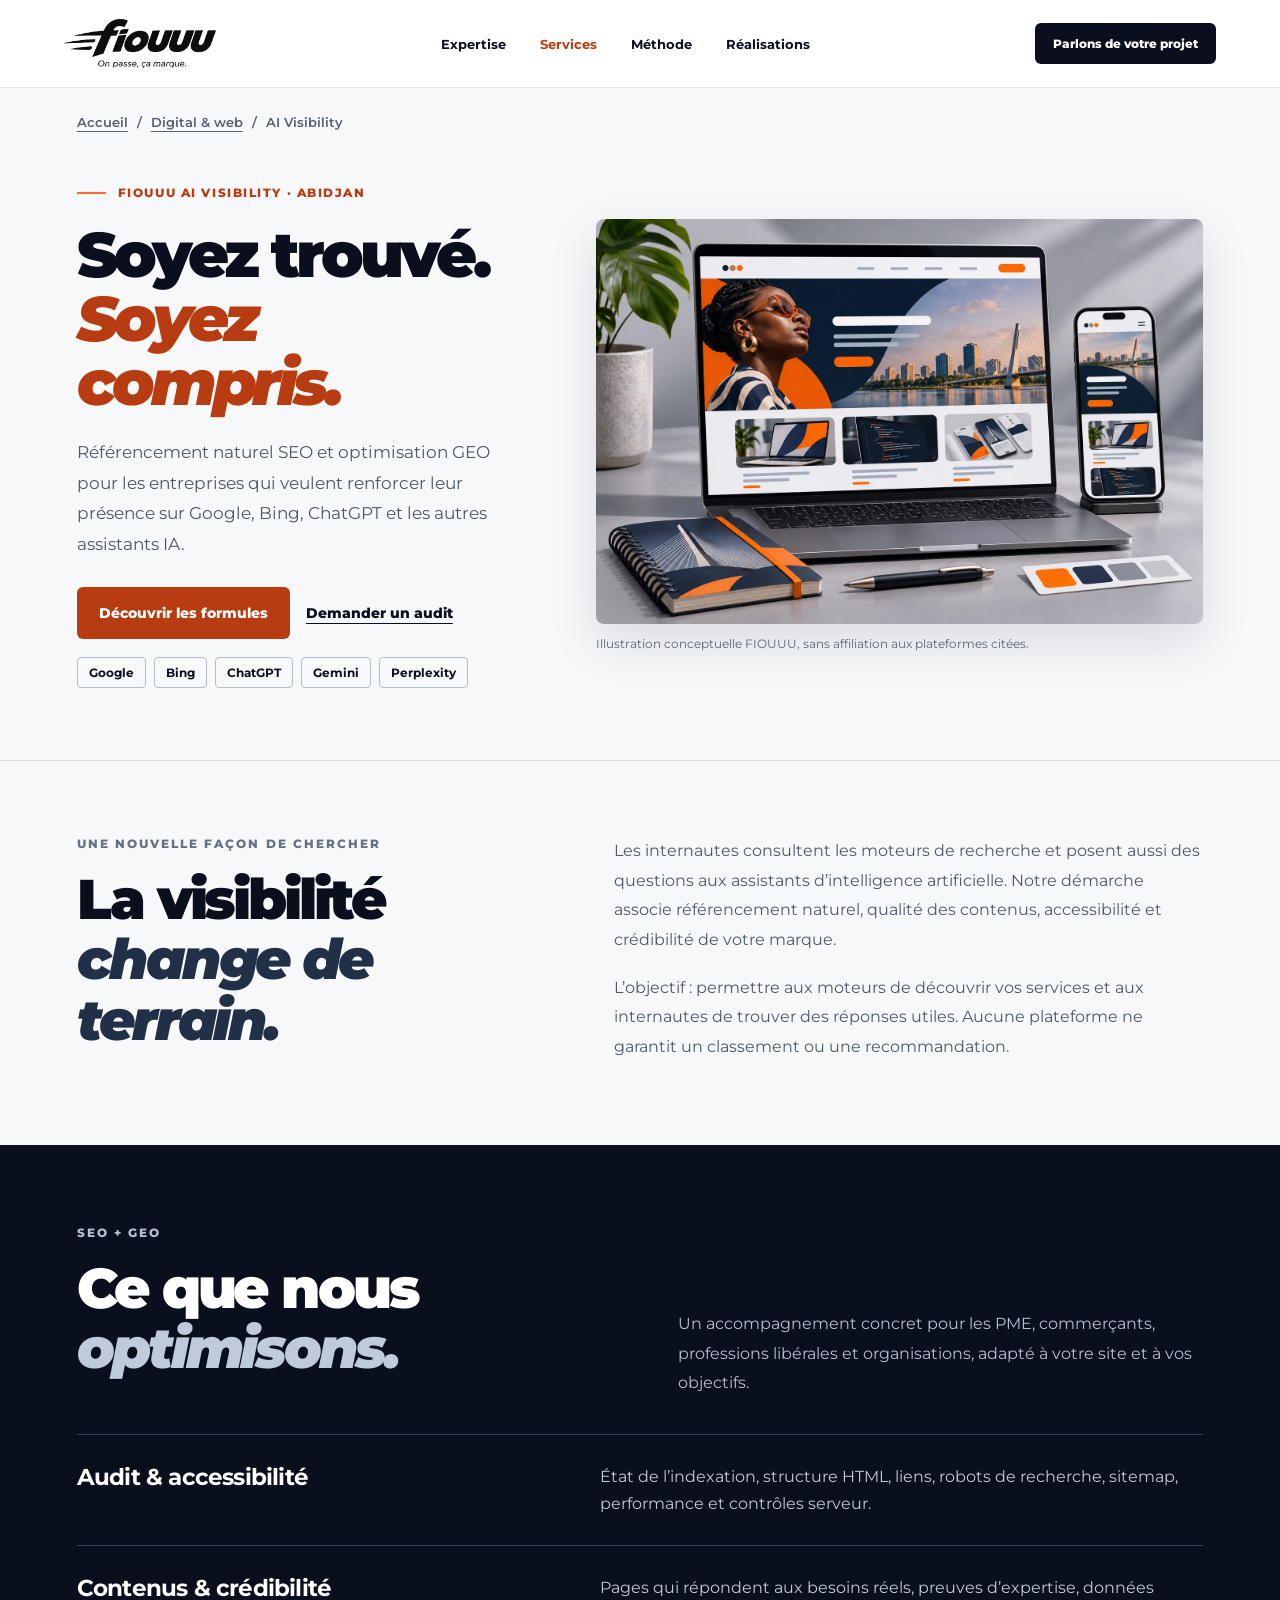
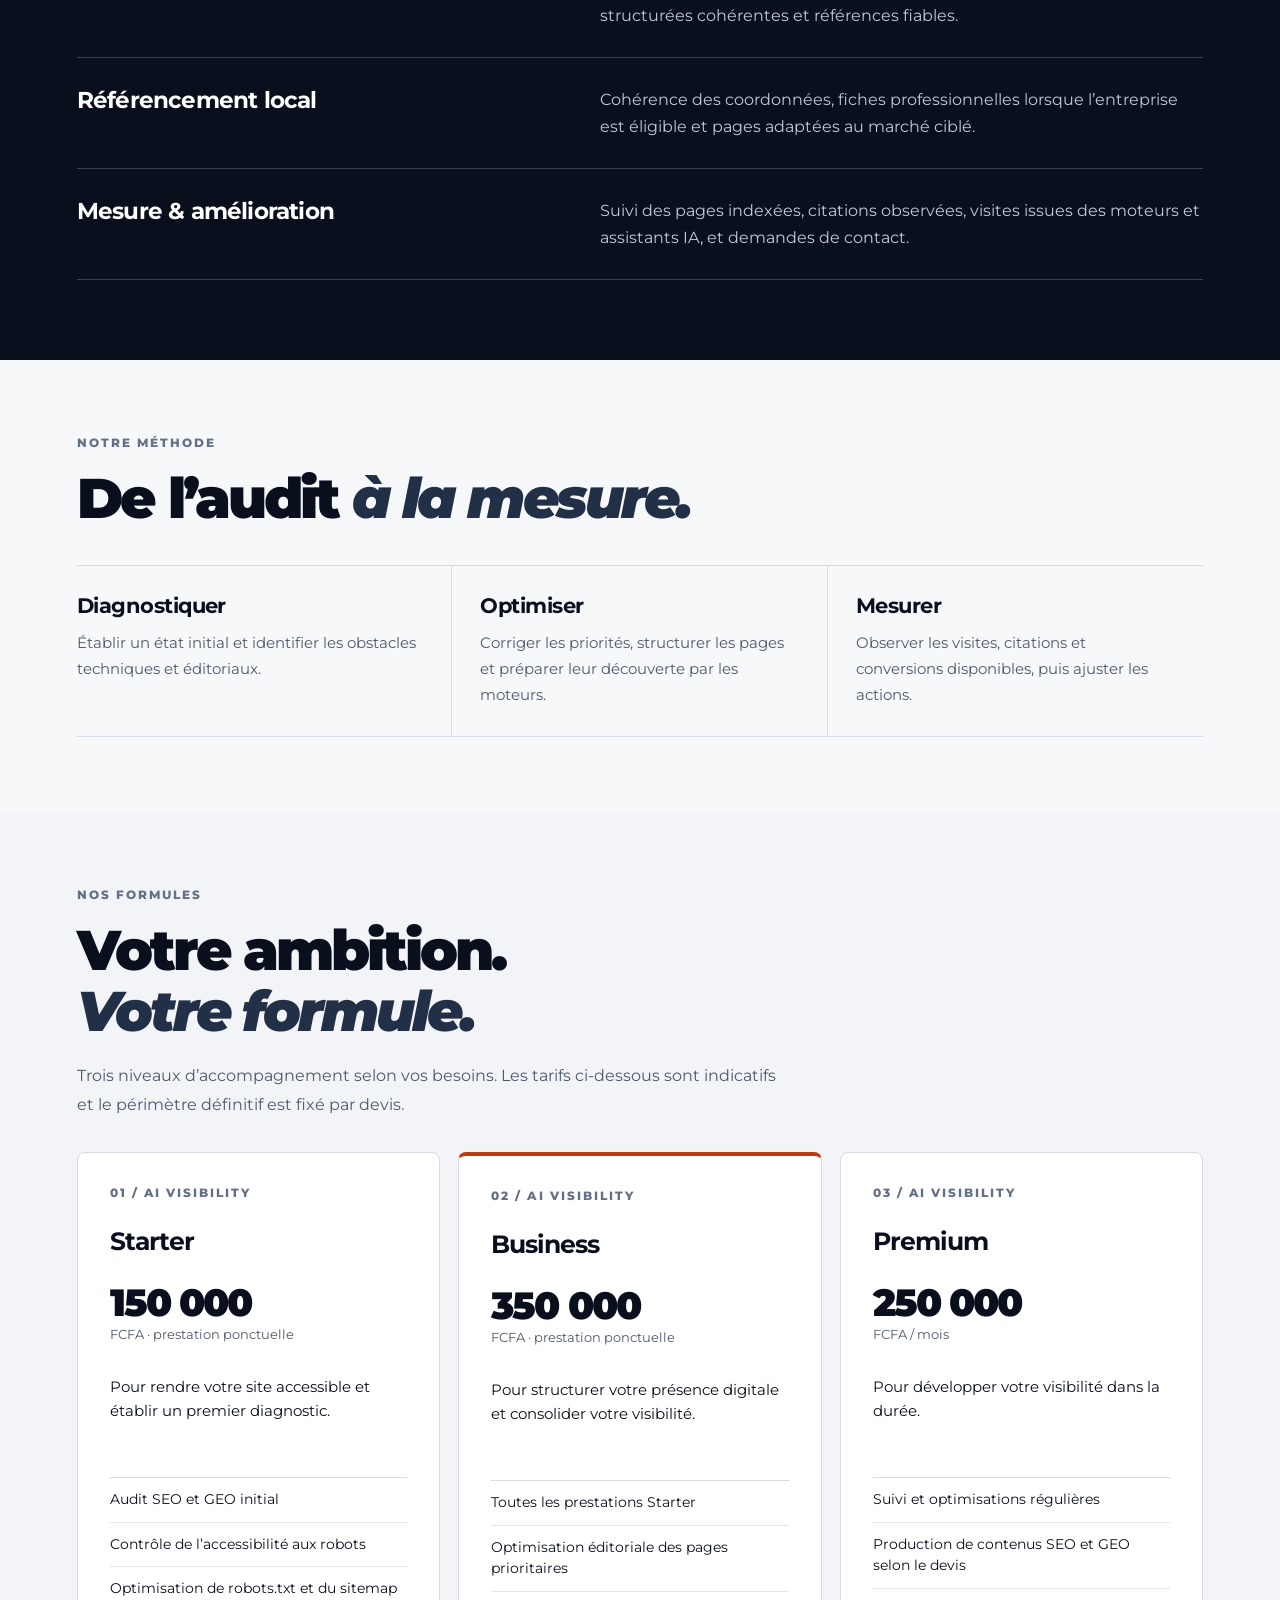
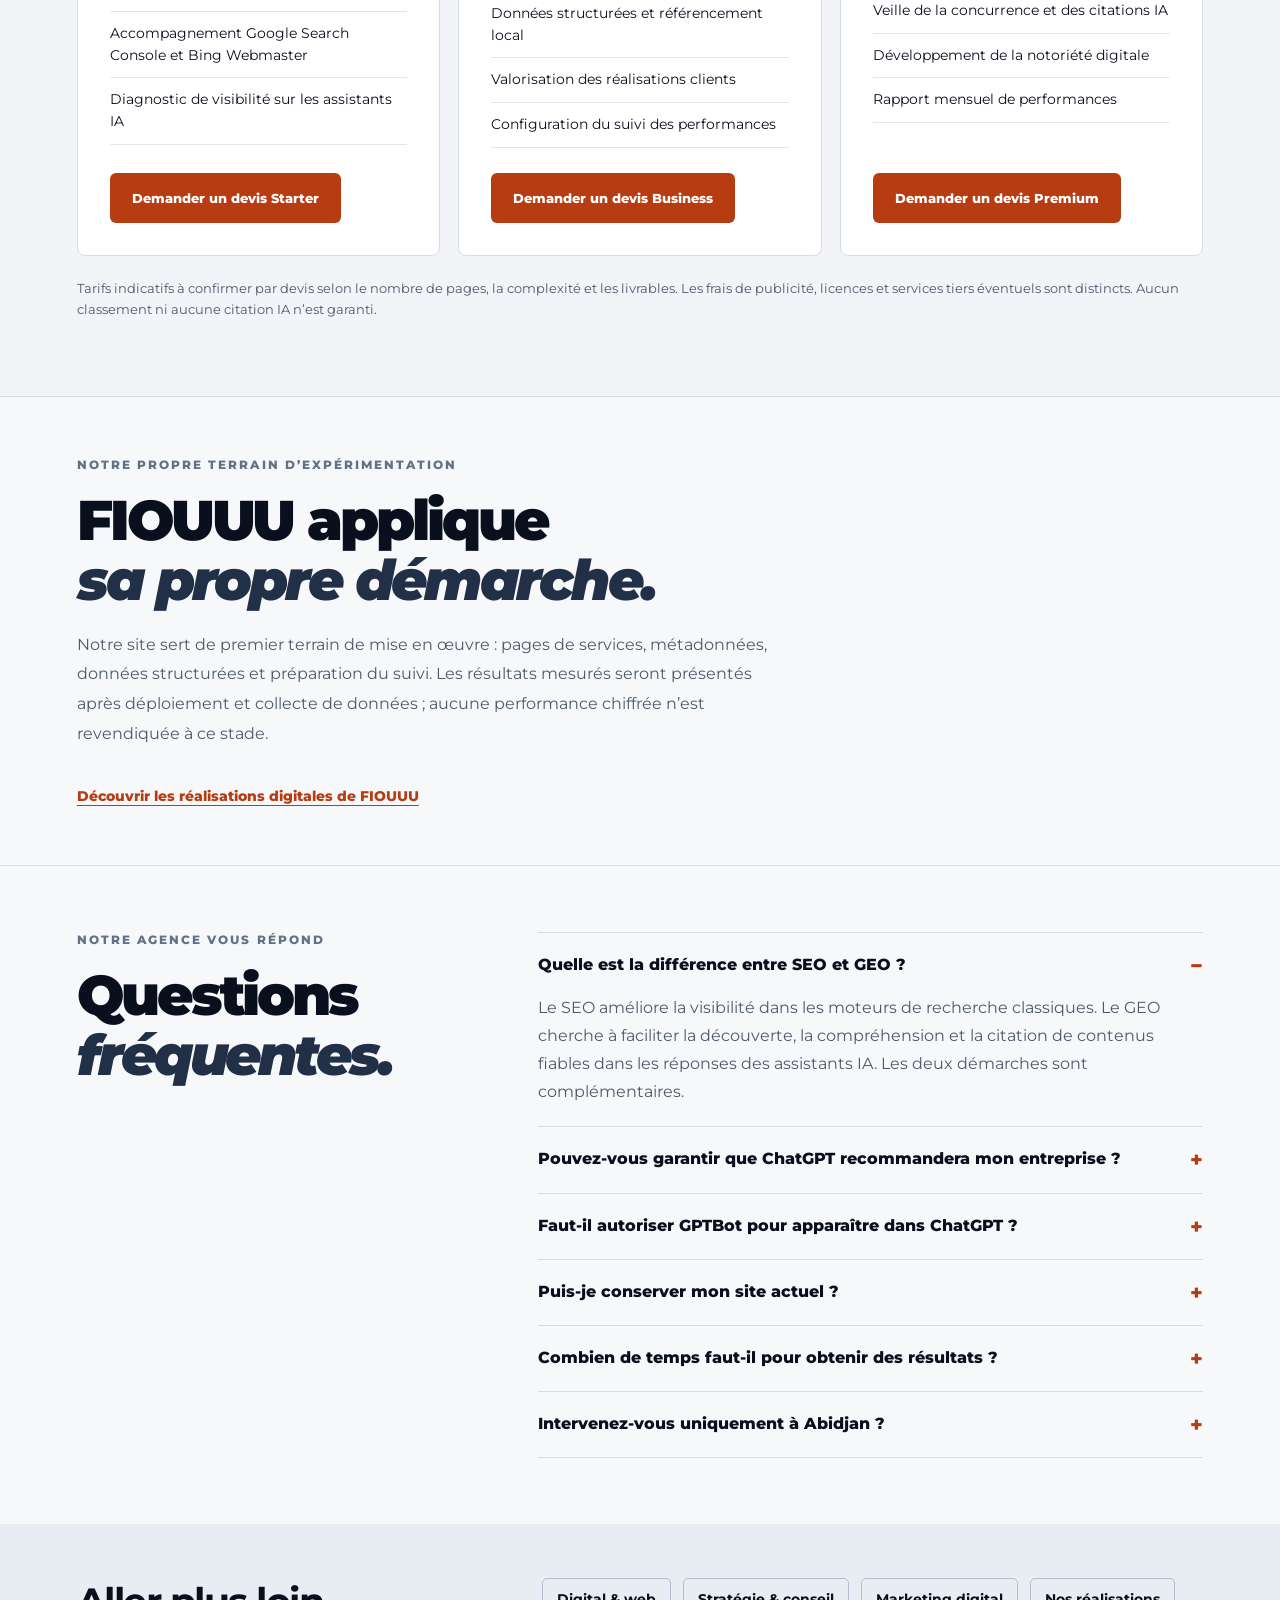
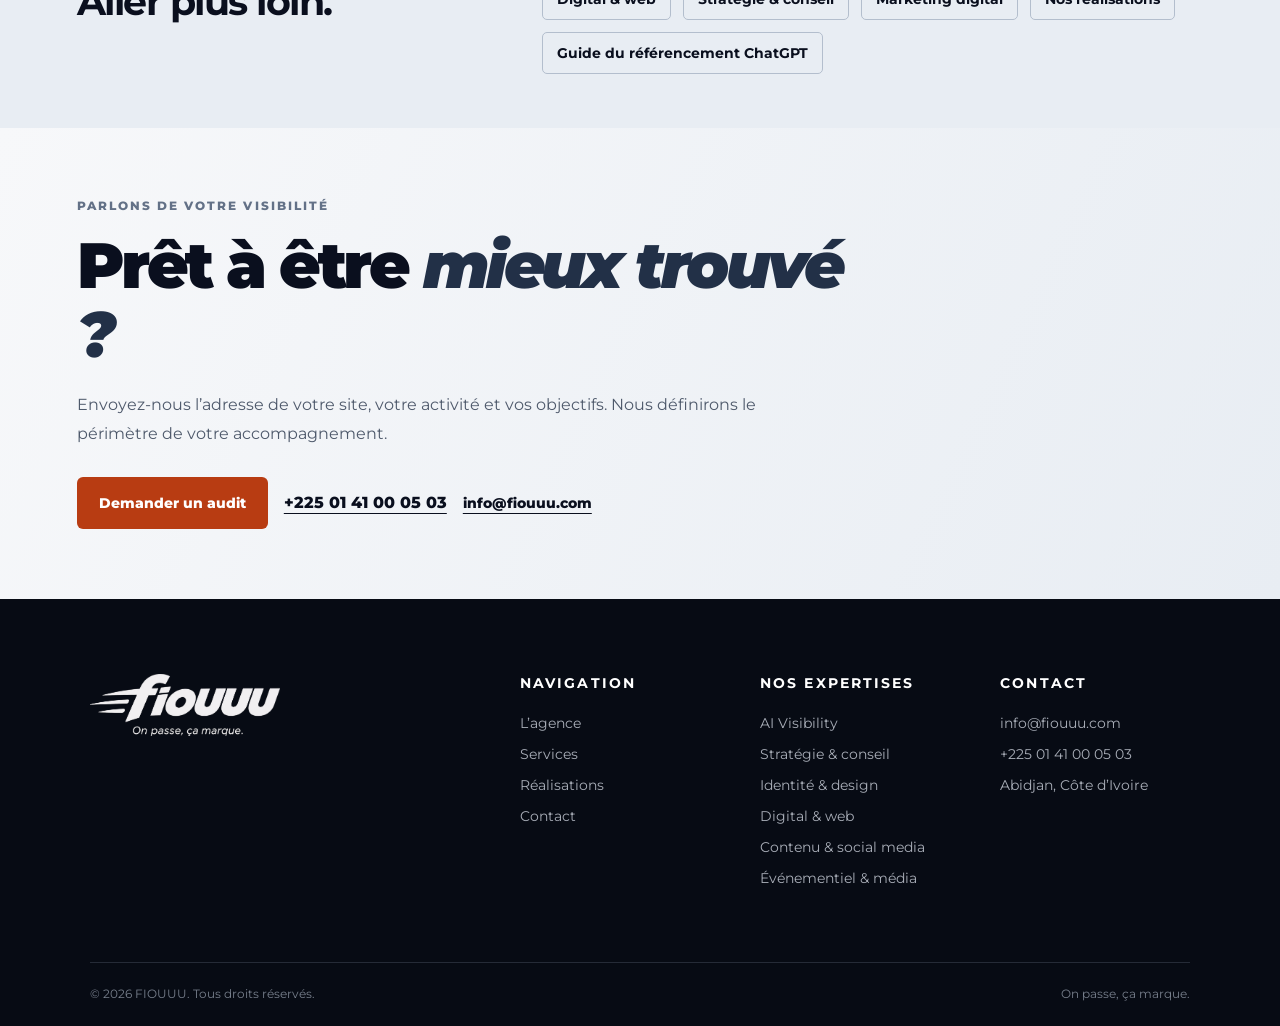
==== commit a6b8d4ec: "FIOUUU — lot 3 : journal professionnel et quatre articles SEO/GEO" ====
--- a/services/ai-visibility/index.html
+++ b/services/ai-visibility/index.html
@@ -6,5 +6,5 @@
 <section class="ai-offers" id="offres"><div class="svc-wrap"><span class="svc-section-label">Nos formules</span><h2 class="svc-title">Votre ambition.<br><em>Votre formule.</em></h2><p class="svc-copy">Trois niveaux d’accompagnement selon vos besoins. Les tarifs ci-dessous sont indicatifs et le périmètre définitif est fixé par devis.</p><div class="ai-offer-grid"><article class="ai-plan"><span class="svc-section-label">01 / AI Visibility</span><h3>Starter</h3><p class="ai-price">150 000</p><p class="ai-unit">FCFA · prestation ponctuelle</p><p class="ai-summary">Pour rendre votre site accessible et établir un premier diagnostic.</p><ul><li>Audit SEO et GEO initial</li><li>Contrôle de l’accessibilité aux robots</li><li>Optimisation de robots.txt et du sitemap</li><li>Accompagnement Google Search Console et Bing Webmaster</li><li>Diagnostic de visibilité sur les assistants IA</li></ul><a class="pill" href="mailto:info@fiouuu.com?subject=FIOUUU%20AI%20Visibility%20%E2%80%94%20Starter&amp;body=Bonjour%20FIOUUU%2C%0AJe%20souhaite%20une%20proposition%20de%20r%C3%A9f%C3%A9rencement.%0AEntreprise%20%3A%0ASite%20web%20%3A%0AObjectifs%20%3A%0A">Demander un devis Starter</a></article><article class="ai-plan"><span class="svc-section-label">02 / AI Visibility</span><h3>Business</h3><p class="ai-price">350 000</p><p class="ai-unit">FCFA · prestation ponctuelle</p><p class="ai-summary">Pour structurer votre présence digitale et consolider votre visibilité.</p><ul><li>Toutes les prestations Starter</li><li>Optimisation éditoriale des pages prioritaires</li><li>Données structurées et référencement local</li><li>Valorisation des réalisations clients</li><li>Configuration du suivi des performances</li></ul><a class="pill" href="mailto:info@fiouuu.com?subject=FIOUUU%20AI%20Visibility%20%E2%80%94%20Business&amp;body=Bonjour%20FIOUUU%2C%0AJe%20souhaite%20une%20proposition%20de%20r%C3%A9f%C3%A9rencement.%0AEntreprise%20%3A%0ASite%20web%20%3A%0AObjectifs%20%3A%0A">Demander un devis Business</a></article><article class="ai-plan"><span class="svc-section-label">03 / AI Visibility</span><h3>Premium</h3><p class="ai-price">250 000</p><p class="ai-unit">FCFA / mois</p><p class="ai-summary">Pour développer votre visibilité dans la durée.</p><ul><li>Suivi et optimisations régulières</li><li>Production de contenus SEO et GEO selon le devis</li><li>Veille de la concurrence et des citations IA</li><li>Développement de la notoriété digitale</li><li>Rapport mensuel de performances</li></ul><a class="pill" href="mailto:info@fiouuu.com?subject=FIOUUU%20AI%20Visibility%20%E2%80%94%20Premium&amp;body=Bonjour%20FIOUUU%2C%0AJe%20souhaite%20une%20proposition%20de%20r%C3%A9f%C3%A9rencement.%0AEntreprise%20%3A%0ASite%20web%20%3A%0AObjectifs%20%3A%0A">Demander un devis Premium</a></article></div><p class="ai-note">Tarifs indicatifs à confirmer par devis selon le nombre de pages, la complexité et les livrables. Les frais de publicité, licences et services tiers éventuels sont distincts. Aucun classement ni aucune citation IA n’est garanti.</p></div></section>
 <section class="svc-wrap ai-proof"><span class="svc-section-label">Notre propre terrain d’expérimentation</span><h2 class="svc-title">FIOUUU applique<br><em>sa propre démarche.</em></h2><p class="svc-copy">Notre site sert de premier terrain de mise en œuvre : pages de services, métadonnées, données structurées et préparation du suivi. Les résultats mesurés seront présentés après déploiement et collecte de données ; aucune performance chiffrée n’est revendiquée à ce stade.</p><a class="svc-realizations" href="/#realisations">Découvrir les réalisations digitales de FIOUUU</a></section>
 <section class="svc-wrap svc-faq"><div><span class="svc-section-label">Notre agence vous répond</span><h2 class="svc-title">Questions <em>fréquentes.</em></h2></div><div class="svc-faq-list"><details open><summary>Quelle est la différence entre SEO et GEO ?</summary><p>Le SEO améliore la visibilité dans les moteurs de recherche classiques. Le GEO cherche à faciliter la découverte, la compréhension et la citation de contenus fiables dans les réponses des assistants IA. Les deux démarches sont complémentaires.</p></details><details><summary>Pouvez-vous garantir que ChatGPT recommandera mon entreprise ?</summary><p>Non. Les résultats dépendent des moteurs, de leurs sources et de leurs critères. Nous travaillons sur les facteurs contrôlables et suivons les résultats observables, sans garantir une citation ou une position.</p></details><details><summary>Faut-il autoriser GPTBot pour apparaître dans ChatGPT ?</summary><p>Non. OAI-SearchBot est le robot dédié à la recherche ChatGPT. L’autorisation de GPTBot pour l’entraînement est un choix distinct. Nous vérifions aussi les éventuels blocages du serveur.</p></details><details><summary>Puis-je conserver mon site actuel ?</summary><p>Oui. Nous privilégions les améliorations techniques et éditoriales sur le site existant. Une refonte n’est proposée que si elle répond à un besoin identifié.</p></details><details><summary>Combien de temps faut-il pour obtenir des résultats ?</summary><p>Le délai dépend de l’état du site, de la concurrence et de la réexploration des pages. L’audit définit les priorités ; les résultats sont suivis après déploiement.</p></details><details><summary>Intervenez-vous uniquement à Abidjan ?</summary><p>FIOUUU est basée à Abidjan. Nous étudions également les projets à distance en Côte d’Ivoire et en Afrique francophone selon leur périmètre.</p></details></div></section>
-<section class="svc-next"><div class="svc-wrap"><h2>Aller plus loin.</h2><div class="svc-next-links"><a href="/services/digital-web/">Digital &amp; web</a><a href="/services/strategie-conseil/">Stratégie &amp; conseil</a><a href="/services/contenu-social-media/">Marketing digital</a><a href="/#realisations">Nos réalisations</a></div></div></section>
+<section class="svc-next"><div class="svc-wrap"><h2>Aller plus loin.</h2><div class="svc-next-links"><a href="/services/digital-web/">Digital &amp; web</a><a href="/services/strategie-conseil/">Stratégie &amp; conseil</a><a href="/services/contenu-social-media/">Marketing digital</a><a href="/#realisations">Nos réalisations</a><a href="/blog/referencer-entreprise-chatgpt/">Guide du référencement ChatGPT</a></div></div></section>
 <section class="svc-contact" id="contact"><div class="svc-wrap"><span class="svc-section-label">Parlons de votre visibilité</span><h2 class="svc-title">Prêt à être <em>mieux trouvé ?</em></h2><p class="svc-copy">Envoyez-nous l’adresse de votre site, votre activité et vos objectifs. Nous définirons le périmètre de votre accompagnement.</p><div class="svc-actions"><a class="pill" href="mailto:info@fiouuu.com?subject=FIOUUU%20AI%20Visibility%20%E2%80%94%20Audit%20initial&amp;body=Bonjour%20FIOUUU%2C%0AJe%20souhaite%20une%20proposition%20de%20r%C3%A9f%C3%A9rencement.%0AEntreprise%20%3A%0ASite%20web%20%3A%0AObjectifs%20%3A%0A">Demander un audit</a><a class="contact-phone" href="tel:+2250141000503">+225 01 41 00 05 03</a><a class="text-link" href="mailto:info@fiouuu.com">info@fiouuu.com</a></div></div></section></main><footer><div class="footer-main"><a href="/"><img src="/assets/fiou-logo-white.png" alt="FIOUUU"></a><div><b>Navigation</b><a href="/#expertise">L’agence</a><a href="/#services">Services</a><a href="/#realisations">Réalisations</a><a href="#contact">Contact</a></div><div><b>Nos expertises</b><a href="/services/ai-visibility/">AI Visibility</a><a href="/services/strategie-conseil/">Stratégie &amp; conseil</a><a href="/services/identite-design/">Identité &amp; design</a><a href="/services/digital-web/">Digital &amp; web</a><a href="/services/contenu-social-media/">Contenu &amp; social media</a><a href="/services/evenementiel-media/">Événementiel &amp; média</a></div><div><b>Contact</b><a href="mailto:info@fiouuu.com">info@fiouuu.com</a><a href="tel:+2250141000503">+225 01 41 00 05 03</a><span>Abidjan, Côte d’Ivoire</span></div></div><div class="footer-bottom"><span>© 2026 FIOUUU. Tous droits réservés.</span><span>On passe, ça marque.</span></div></footer><script>const menu=document.querySelector('.menu'),nav=document.querySelector('.nav');menu.addEventListener('click',()=>{const open=nav.classList.toggle('open');menu.setAttribute('aria-expanded',String(open));menu.setAttribute('aria-label',open?'Fermer le menu':'Ouvrir le menu')});nav.querySelectorAll('a').forEach(a=>a.addEventListener('click',()=>{nav.classList.remove('open');menu.setAttribute('aria-expanded','false')}));</script><script>const hero=document.querySelector('[data-ai-hero]');const original=new Image();original.onload=()=>{hero.src=original.src;hero.alt='Ordinateur et symboles des moteurs de recherche et assistants IA dans un studio bleu nuit et orange'};original.src=hero.dataset.aiHero;</script></body></html>
